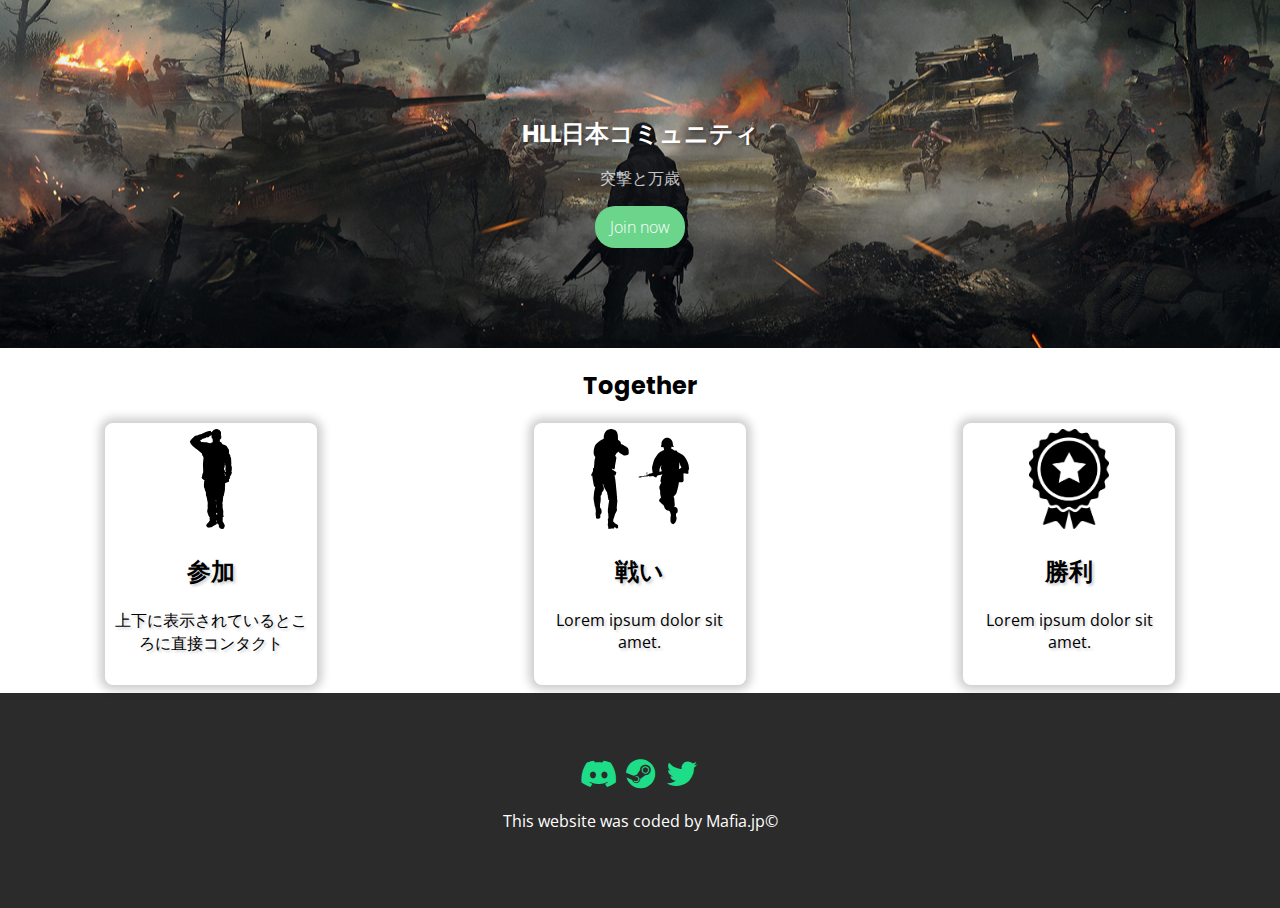
==== index.html @ 832e09ac "landing page. still under construction" ====
<!DOCTYPE html>
<html>
<head>
  <meta charset="UTF-8">
  <title>HLL Nippon page</title>
  <link rel="shortcut icon" href="data:image/x-icon;" type="image/x-icon">
  <!-- We need this line below for responsiveness! -->
  <meta name="viewport" content="width=device-width, initial-scale=1">
  <link rel="stylesheet" href="css/style.css">
</head>
<body>
  <!-- code a Hero / Banner section -->
  <div class="banner" style="background-image: url(images/hll.jpg)">
    <div class="container">
      <h1>HLL日本コミュニティ</h1>
      <p>突撃と万歳</p>
      <a href="#" class="btn-treehouse">Join now</a>
    </div>
  </div>

  <!-- code a "How it works" section -->
  <div class="container">
    <h2>Together</h2>
    <div class="cards">
      <div class="card">
        <img src="images/saluting.svg.png" alt="apply">
        <h2>参加</h2>
        <p>上下に表示されているところに直接コンタクト</p>
      </div>

      <div class="card">
        <img src="images/fighting.svg" alt="learn">
        <h2>戦い</h2>
        <p>Lorem ipsum dolor sit amet.</p>
      </div>

      <div class="card">
        <img src="images/win.png" alt="product">
        <h2>勝利</h2>
        <p>Lorem ipsum dolor sit amet.</p>
      </div>

    </div>
  </div>

  <!-- code a footer -->
  <div class="footer">
    <div class="links">
      <a href="#"><i class="fab fa-fw fa-discord"></i></a>
      <a href="#"><i class="fab fa-fw fa-steam"></i></a>
      <a href="#"><i class="fab fa-fw fa-twitter"></i></a>
      <!-- <a href="#"><i class="fab fa-fw fa-instagram"></i></a> -->
      <p>This website was coded by Mafia.jp©</p>

    </div>
  </div>

</body>
</html>
---- css/style.css ----
/* Fonts */
@import url('https://fonts.googleapis.com/css?family=Open+Sans:400,700|Poppins:700');

/* Fontawesome */
@import url('https://use.fontawesome.com/releases/v5.6.3/css/all.css');

/* Components*/
@import url("components/cards.css");
@import url("components/button.css");
@import url("components/banner.css");
@import url("components/container.css");
@import url("components/footer.css");

/* Utilities */
body {
  margin: 0;
  font-family: Open Sans;
}

h1, h2, h3, h4 {
  font-family: Poppins;
}

a {
  text-decoration: none;
}


/* Custom design below! */
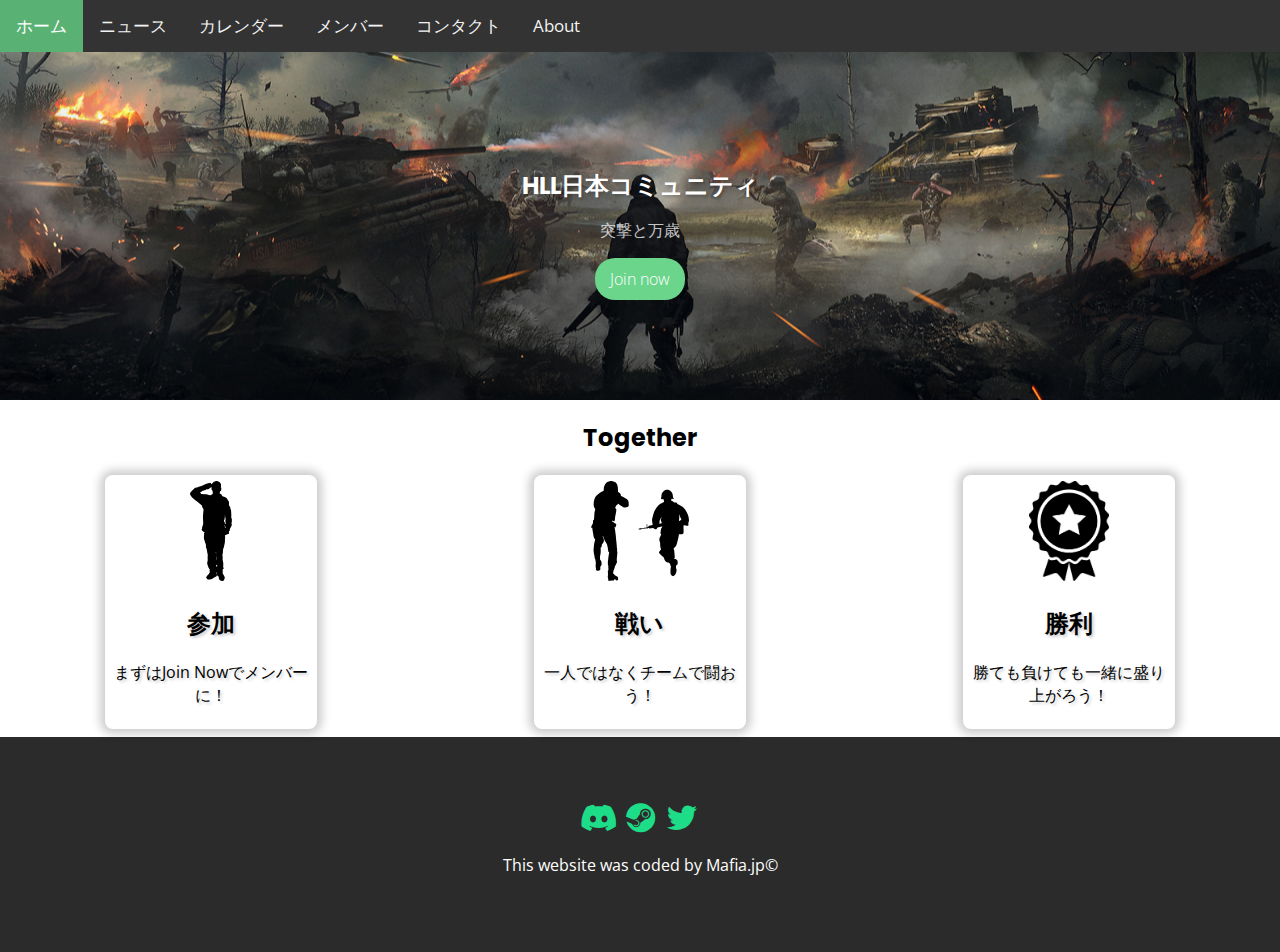
==== commit bfb041f2: "Added navbar and changes in hovering for header and footer" ====
--- a/index.html
+++ b/index.html
@@ -9,6 +9,17 @@
   <link rel="stylesheet" href="css/style.css">
 </head>
 <body>
+
+  <!-- inserting a Menu / NavBar section -->
+  <div class="topnav">
+    <a class="active" href="#home">ホーム</a>
+    <a href="#news">ニュース</a>
+    <a href="#contact">カレンダー</a>
+    <a href="#contact">メンバー</a>
+    <a href="#contact">コンタクト</a>
+    <a href="#about">About</a>
+  </div>
+
   <!-- code a Hero / Banner section -->
   <div class="banner" style="background-image: url(images/hll.jpg)">
     <div class="container">
@@ -25,19 +36,19 @@
       <div class="card">
         <img src="images/saluting.svg.png" alt="apply">
         <h2>参加</h2>
-        <p>上下に表示されているところに直接コンタクト</p>
+        <p>まずはJoin Nowでメンバーに！</p>
       </div>
 
       <div class="card">
         <img src="images/fighting.svg" alt="learn">
         <h2>戦い</h2>
-        <p>Lorem ipsum dolor sit amet.</p>
+        <p>一人ではなくチームで闘おう！</p>
       </div>
 
       <div class="card">
         <img src="images/win.png" alt="product">
         <h2>勝利</h2>
-        <p>Lorem ipsum dolor sit amet.</p>
+        <p>勝ても負けても一緒に盛り上がろう！</p>
       </div>
 
     </div>
--- a/css/style.css
+++ b/css/style.css
@@ -10,6 +10,7 @@
 @import url("components/banner.css");
 @import url("components/container.css");
 @import url("components/footer.css");
+@import url("components/navbar.css");
 
 /* Utilities */
 body {
@@ -25,6 +26,31 @@
   text-decoration: none;
 }
 
+.card {
+  height: auto;
+}
+
 
 /* Custom design below! */
 
+@media (max-width: 960px) {
+  /* For a screen < 960px, this CSS will be read */
+  .container {
+    width: 700px;
+  }
+}
+@media (max-width: 720px) {
+  /* For a screen < 720px, this CSS will be read */
+  .container {
+    width: 500px;
+  }
+}
+@media (max-width: 540px) {
+  /* For a screen < 540px, this CSS will be read */
+  .container {
+    width: 300px;
+  }
+}
+
+
+
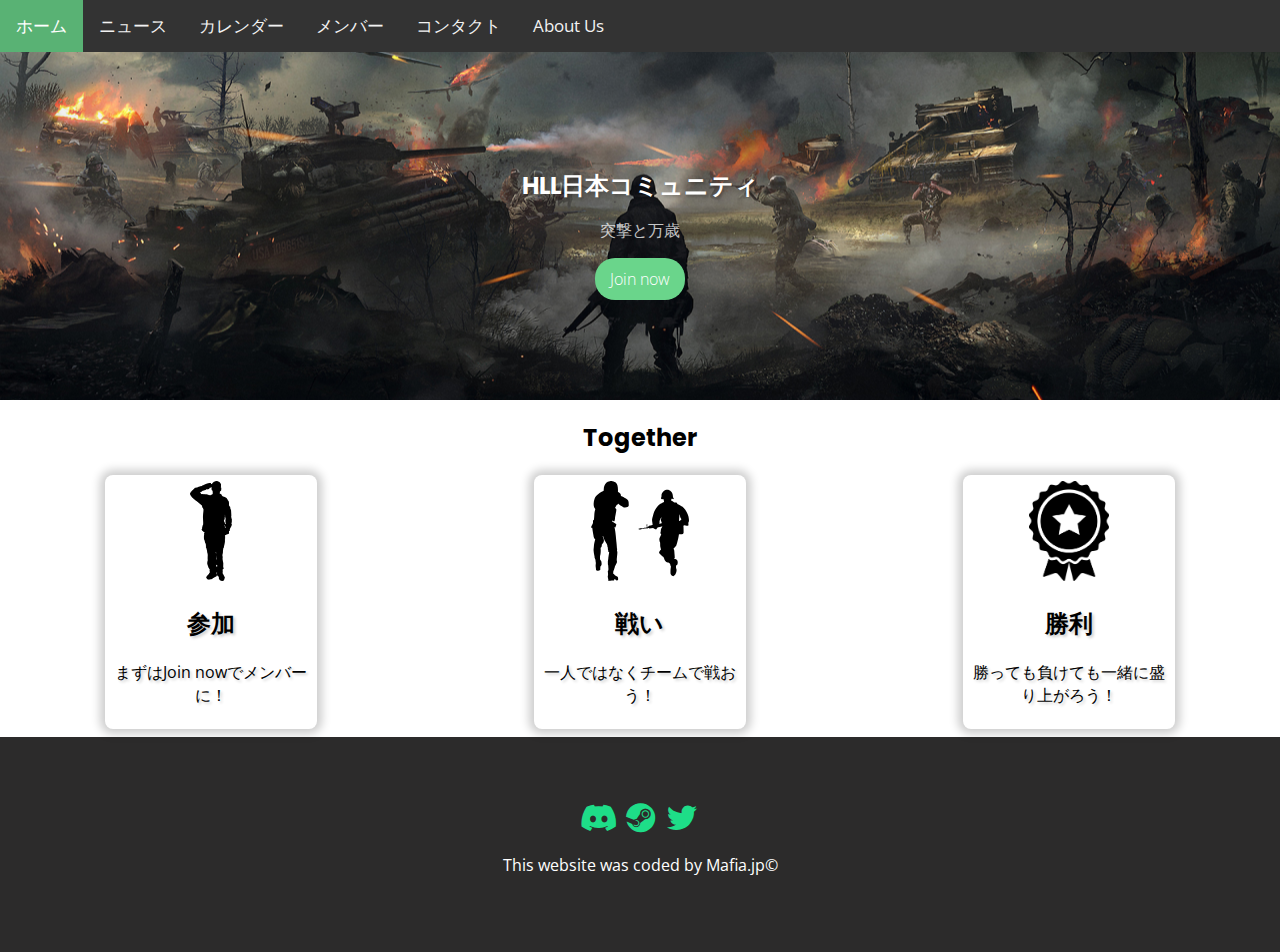
==== commit 76818254: "adding pages and linking twitter" ====
--- a/index.html
+++ b/index.html
@@ -12,12 +12,12 @@
 
   <!-- inserting a Menu / NavBar section -->
   <div class="topnav">
-    <a class="active" href="#home">ホーム</a>
-    <a href="#news">ニュース</a>
-    <a href="#contact">カレンダー</a>
-    <a href="#contact">メンバー</a>
-    <a href="#contact">コンタクト</a>
-    <a href="#about">About</a>
+    <a class="active" href="index.html">ホーム</a>
+    <a href="pages/news.html">ニュース</a>
+    <a href="pages/calendar.html">カレンダー</a>
+    <a href="pages/member.html">メンバー</a>
+    <a href="pages/contact.html">コンタクト</a>
+    <a href="pages/about.html">About Us</a>
   </div>
 
   <!-- code a Hero / Banner section -->
@@ -25,7 +25,7 @@
     <div class="container">
       <h1>HLL日本コミュニティ</h1>
       <p>突撃と万歳</p>
-      <a href="#" class="btn-treehouse">Join now</a>
+      <a href="pages/member.html" class="btn-treehouse">Join now</a>
     </div>
   </div>
 
@@ -36,19 +36,19 @@
       <div class="card">
         <img src="images/saluting.svg.png" alt="apply">
         <h2>参加</h2>
-        <p>まずはJoin Nowでメンバーに！</p>
+        <p>まずはJoin nowでメンバーに！</p>
       </div>
 
       <div class="card">
         <img src="images/fighting.svg" alt="learn">
         <h2>戦い</h2>
-        <p>一人ではなくチームで闘おう！</p>
+        <p>一人ではなくチームで戦おう！</p>
       </div>
 
       <div class="card">
         <img src="images/win.png" alt="product">
         <h2>勝利</h2>
-        <p>勝ても負けても一緒に盛り上がろう！</p>
+        <p>勝っても負けても一緒に盛り上がろう！</p>
       </div>
 
     </div>
